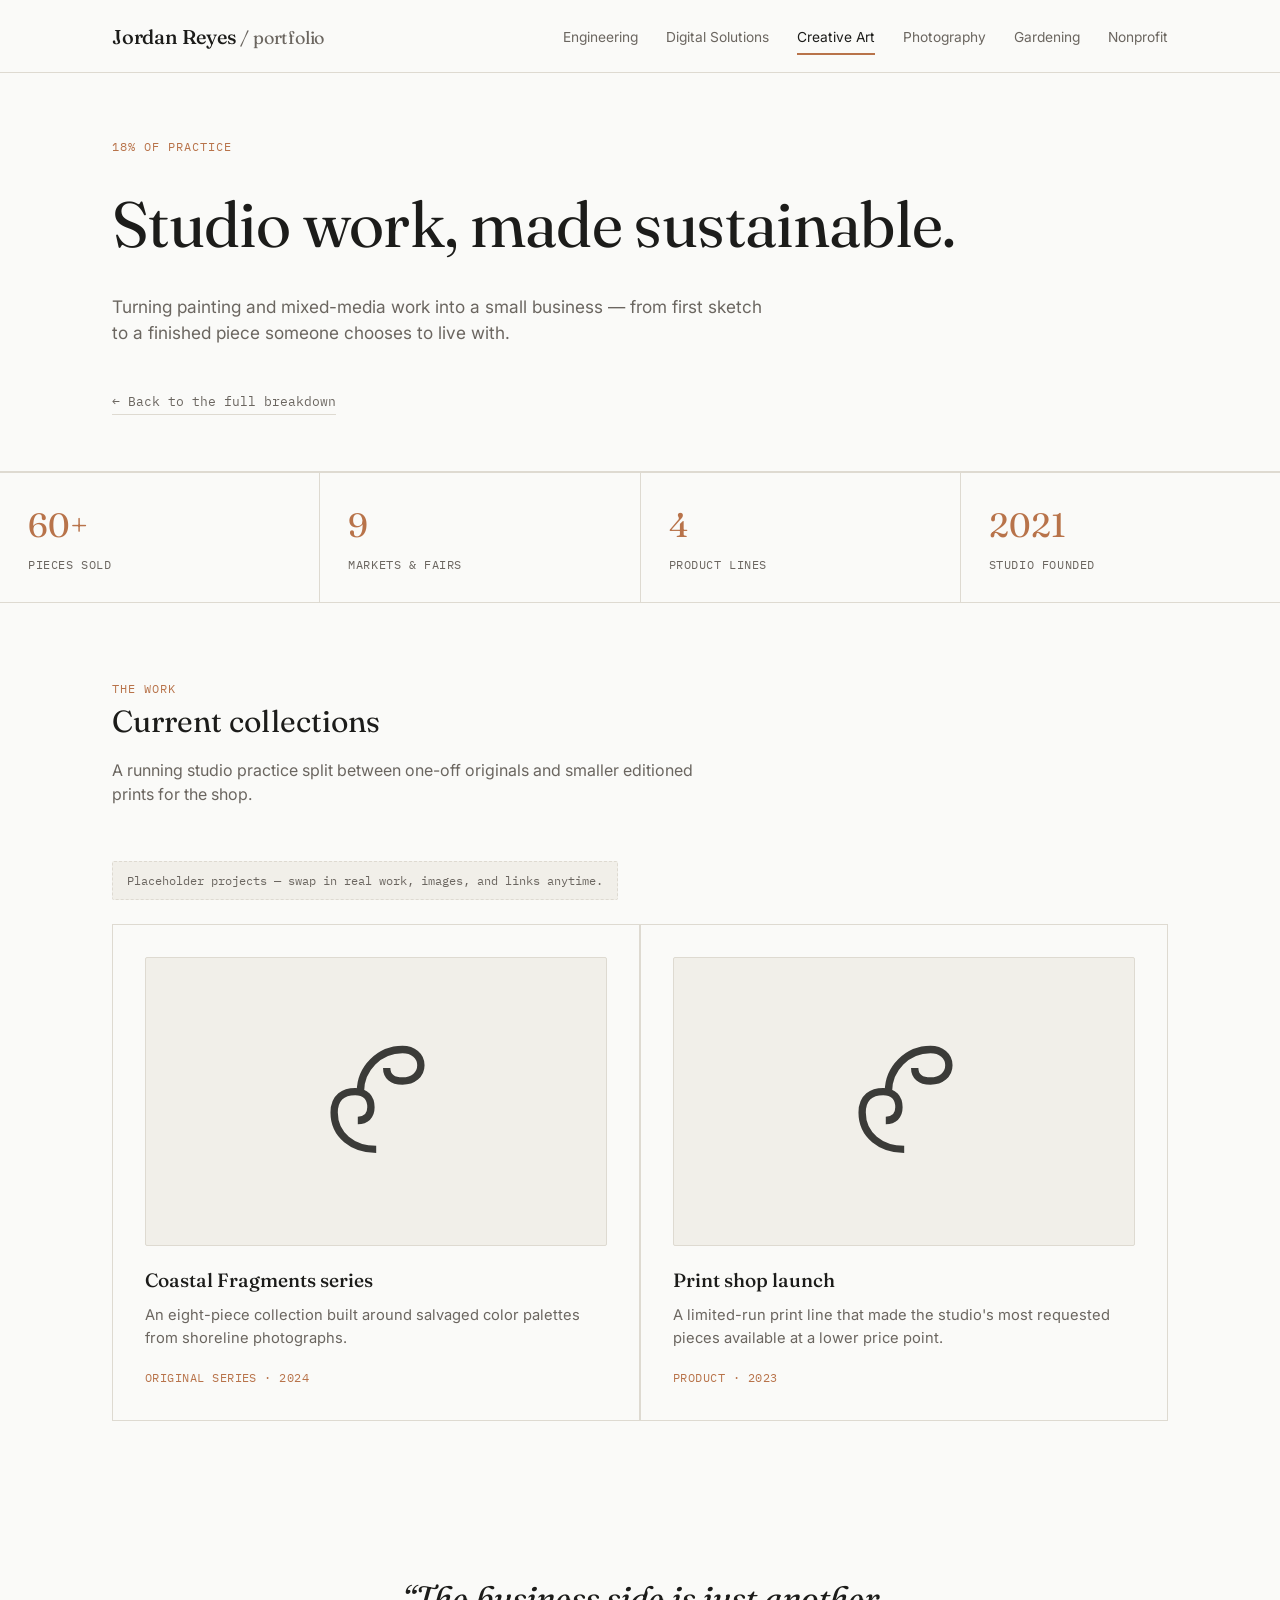
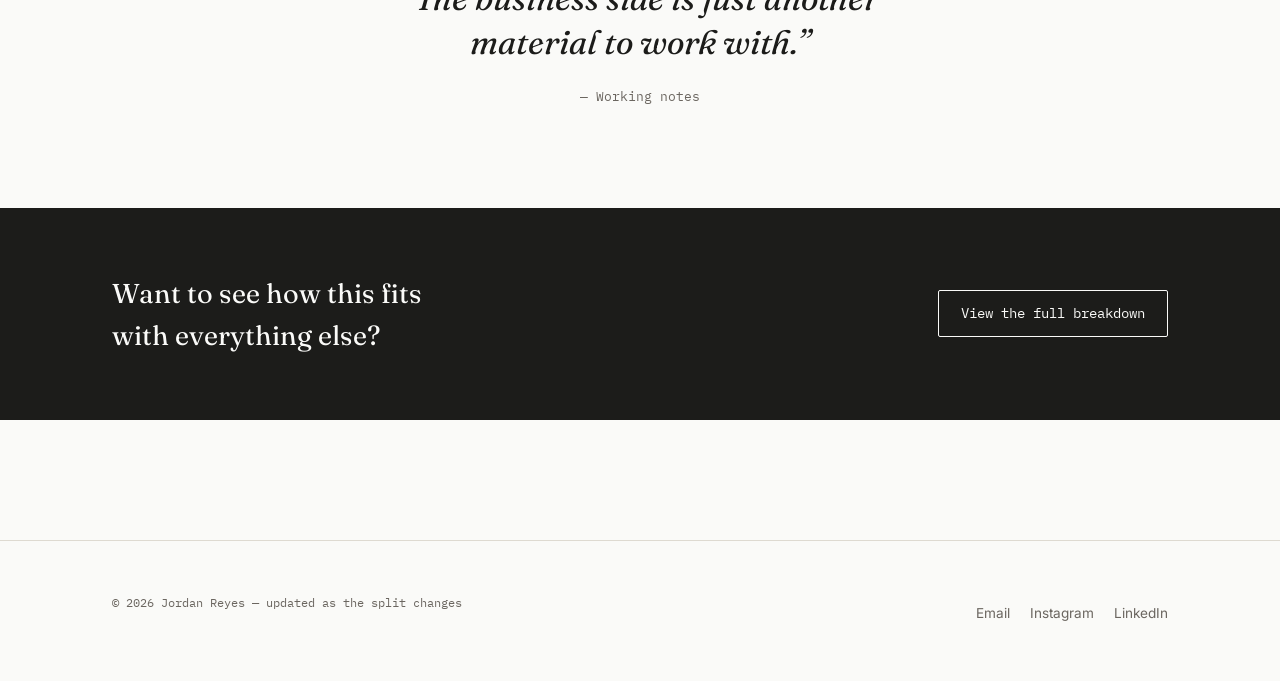
==== creative-art.html @ f3f0fed9 "Add files via upload" ====
<!DOCTYPE html>
<html lang="en">
<head>
<meta charset="UTF-8">
<meta name="viewport" content="width=device-width, initial-scale=1.0">
<title>Creative Art Business — Jordan Reyes</title>
<meta name="description" content="Turning painting and mixed-media work into a small business — from first sketch to a finished piece someone chooses to live with.">
<link rel="stylesheet" href="styles.css">
</head>
<body style="--dot:#B8734A">

<nav class="site-nav">
  <div class="wrap">
    <a href="index.html" class="brand">Jordan Reyes <span>/ portfolio</span></a>
    <button class="nav-toggle" aria-expanded="false">MENU</button>
    <ul class="nav-links">
      <li><a href="engineering.html">Engineering</a></li>
      <li><a href="digital-solutions.html">Digital Solutions</a></li>
      <li><a href="creative-art.html" class="active">Creative Art</a></li>
      <li><a href="photography.html">Photography</a></li>
      <li><a href="gardening.html">Gardening</a></li>
      <li><a href="nonprofit.html">Nonprofit</a></li>
    </ul>
  </div>
</nav>

<header class="cat-hero" style="--dot:#B8734A">
  <div class="wrap">
    <p class="eyebrow">18% of practice</p>
    <h1>Studio work, made sustainable.</h1>
    <p class="lede">Turning painting and mixed-media work into a small business — from first sketch to a finished piece someone chooses to live with.</p>
    <a class="back" href="index.html">← Back to the full breakdown</a>
  </div>
</header>

<section class="stat-row" style="--dot:#B8734A">
  <div class="stat-cell"><span class="num">60+</span><span class="lbl">Pieces sold</span></div>
  <div class="stat-cell"><span class="num">9</span><span class="lbl">Markets & fairs</span></div>
  <div class="stat-cell"><span class="num">4</span><span class="lbl">Product lines</span></div>
  <div class="stat-cell"><span class="num">2021</span><span class="lbl">Studio founded</span></div>
</section>

<section class="section">
  <div class="wrap">
    <div class="section-head" style="--dot:#B8734A">
      <p class="eyebrow">The work</p>
      <h2>Current collections</h2>
      <p>A running studio practice split between one-off originals and smaller editioned prints for the shop.</p>
    </div>
    <p class="placeholder-note">Placeholder projects — swap in real work, images, and links anytime.</p>
    <div class="project-grid">
      <div class="project">
        <div class="frame"><svg viewBox="0 0 24 24" fill="none" stroke="currentColor" stroke-width="1.4"><path d="M12 21c-4.4 0-8-2.7-8-7 0-3 2-4 4-4s3 1.3 3 3-1 2.5-2.5 2.5"/><path d="M9 10c0-4.4 3.6-8 8-8 2 0 3.5 1.2 3.5 3S19 8 17 8s-3-1-3-2.5"/></svg></div>
        <h3>Coastal Fragments series</h3>
        <p>An eight-piece collection built around salvaged color palettes from shoreline photographs.</p>
        <span class="meta">Original series · 2024</span>
      </div>
      <div class="project">
        <div class="frame"><svg viewBox="0 0 24 24" fill="none" stroke="currentColor" stroke-width="1.4"><path d="M12 21c-4.4 0-8-2.7-8-7 0-3 2-4 4-4s3 1.3 3 3-1 2.5-2.5 2.5"/><path d="M9 10c0-4.4 3.6-8 8-8 2 0 3.5 1.2 3.5 3S19 8 17 8s-3-1-3-2.5"/></svg></div>
        <h3>Print shop launch</h3>
        <p>A limited-run print line that made the studio's most requested pieces available at a lower price point.</p>
        <span class="meta">Product · 2023</span>
      </div>
    </div>
  </div>
</section>

<section class="pull-quote">
  <div class="wrap">
    <blockquote>“The business side is just another material to work with.”</blockquote>
    <cite>— Working notes</cite>
  </div>
</section>

<section class="cta-band">
  <div class="wrap">
    <h3>Want to see how this fits with everything else?</h3>
    <a href="index.html">View the full breakdown</a>
  </div>
</section>

<footer class="site-footer">
  <div class="wrap">
    <p class="footer-meta">© 2026 Jordan Reyes — updated as the split changes</p>
    <ul class="footer-links">
      <li><a href="mailto:hello@example.com">Email</a></li>
      <li><a href="#">Instagram</a></li>
      <li><a href="#">LinkedIn</a></li>
    </ul>
  </div>
</footer>

<script src="script.js"></script>
</body>
</html>
---- styles.css ----
@import url('https://fonts.googleapis.com/css2?family=Fraunces:ital,opsz,wght@0,9..144,300;0,9..144,400;0,9..144,500;0,9..144,600;1,9..144,400;1,9..144,500&family=Inter:wght@400;500;600&family=IBM+Plex+Mono:wght@400;500&display=swap');

:root{
  --paper:#FAFAF8;
  --paper-dim:#F1EFE9;
  --ink:#1C1C1A;
  --ink-soft:#6B6660;
  --line:#DEDAD1;

  --c-engineering:#4A6FA5;
  --c-digital:#3E6B6B;
  --c-creative:#B8734A;
  --c-photography:#8B6F8C;
  --c-gardening:#9C8B4E;
  --c-nonprofit:#7A9471;

  --display: 'Fraunces', serif;
  --body: 'Inter', sans-serif;
  --mono: 'IBM Plex Mono', monospace;

  --maxw: 1120px;
}

*{box-sizing:border-box;}
html{scroll-behavior:smooth;}
body{
  margin:0;
  background:var(--paper);
  color:var(--ink);
  font-family:var(--body);
  font-size:16px;
  line-height:1.55;
  -webkit-font-smoothing:antialiased;
}

@media (prefers-reduced-motion: reduce){
  html{scroll-behavior:auto;}
  *{animation-duration:0.001ms !important; transition-duration:0.001ms !important;}
}

a{color:inherit;}
:focus-visible{outline:2px solid var(--ink); outline-offset:3px;}

.wrap{max-width:var(--maxw); margin:0 auto; padding:0 32px;}

/* ---------- Nav ---------- */
.site-nav{
  position:sticky; top:0; z-index:50;
  background:rgba(250,250,248,0.9);
  backdrop-filter:blur(8px);
  border-bottom:1px solid var(--line);
}
.site-nav .wrap{
  display:flex; align-items:center; justify-content:space-between;
  height:72px;
}
.brand{
  font-family:var(--display);
  font-weight:500;
  font-size:1.25rem;
  text-decoration:none;
  letter-spacing:-0.01em;
}
.brand span{color:var(--ink-soft); font-weight:400; font-size:0.9em;}
.nav-links{
  display:flex; gap:28px; list-style:none; margin:0; padding:0;
}
.nav-links a{
  text-decoration:none;
  font-size:0.86rem;
  color:var(--ink-soft);
  position:relative;
  padding-bottom:4px;
  transition:color 0.2s ease;
}
.nav-links a:hover, .nav-links a.active{color:var(--ink);}
.nav-links a.active::after{
  content:'';
  position:absolute; left:0; right:0; bottom:-6px; height:2px;
  background:var(--dot,var(--ink));
}
.nav-toggle{display:none;}

@media (max-width:860px){
  .nav-links{
    position:fixed; inset:72px 0 0 0; background:var(--paper);
    flex-direction:column; padding:24px 32px; gap:20px;
    transform:translateY(-8px); opacity:0; pointer-events:none;
    transition:opacity 0.2s ease, transform 0.2s ease;
  }
  .nav-links.open{opacity:1; pointer-events:auto; transform:translateY(0);}
  .nav-links a{font-size:1.1rem;}
  .nav-toggle{
    display:block; background:none; border:none; cursor:pointer;
    font-family:var(--mono); font-size:0.8rem; letter-spacing:0.05em;
  }
}

/* ---------- Footer ---------- */
.site-footer{
  border-top:1px solid var(--line);
  padding:40px 0 56px;
  margin-top:120px;
}
.site-footer .wrap{
  display:flex; justify-content:space-between; align-items:flex-end; flex-wrap:wrap; gap:16px;
}
.footer-meta{font-family:var(--mono); font-size:0.78rem; color:var(--ink-soft);}
.footer-links{display:flex; gap:20px; list-style:none; margin:0; padding:0;}
.footer-links a{text-decoration:none; font-size:0.85rem; color:var(--ink-soft);}
.footer-links a:hover{color:var(--ink);}

/* ---------- Hero (home) ---------- */
.hero{
  padding:72px 0 40px;
}
.eyebrow{
  font-family:var(--mono); font-size:0.78rem; letter-spacing:0.08em;
  text-transform:uppercase; color:var(--ink-soft); margin:0 0 18px;
}
.hero h1{
  font-family:var(--display);
  font-weight:400;
  font-size:clamp(2.2rem, 4.4vw, 3.6rem);
  line-height:1.08;
  letter-spacing:-0.01em;
  margin:0 0 22px;
  max-width:14ch;
}
.hero h1 em{font-style:italic; font-weight:500;}
.hero-lede{
  max-width:52ch; color:var(--ink-soft); font-size:1.05rem; margin:0 0 8px;
}

/* ---------- Chart section ---------- */
.chart-section{
  padding:24px 0 80px;
}
.chart-grid{
  display:grid;
  grid-template-columns: minmax(280px, 420px) 1fr;
  gap:56px;
  align-items:flex-start;
}
@media (max-width:860px){
  .chart-grid{grid-template-columns:1fr; gap:32px;}
}

.chart-holder{
  position:relative;
  display:flex; align-items:center; justify-content:center;
}
.chart-holder svg{width:100%; height:auto; max-width:420px;}

.pie-slice{
  cursor:pointer;
  transition:transform 0.35s cubic-bezier(.22,1,.36,1), filter 0.2s ease, opacity 0.2s ease;
  transform-box:fill-box;
}
.pie-slice:hover{filter:brightness(1.06);}
.pie-slice.dimmed{opacity:0.35;}
.pie-slice:focus-visible{outline:2px solid var(--ink); outline-offset:2px;}

.chart-center{
  font-family:var(--mono);
  pointer-events:none;
}
.chart-center .pct{font-family:var(--display); font-size:2.6rem; fill:var(--ink);}
.chart-center .lbl{font-size:0.72rem; letter-spacing:0.06em; fill:var(--ink-soft); text-transform:uppercase;}

.legend{
  display:flex; flex-wrap:wrap; gap:10px 18px; margin-top:28px;
  justify-content:center;
}
.legend button{
  display:flex; align-items:center; gap:8px;
  background:none; border:none; cursor:pointer; padding:4px 0;
  font-family:var(--mono); font-size:0.76rem; color:var(--ink-soft);
  letter-spacing:0.02em;
}
.legend button.active{color:var(--ink);}
.legend .dot{width:9px; height:9px; border-radius:50%; flex-shrink:0;}

.detail-panel{
  border-left:1px solid var(--line);
  padding-left:44px;
  min-height:380px;
}
@media (max-width:860px){
  .detail-panel{border-left:none; padding-left:0; border-top:1px solid var(--line); padding-top:32px;}
}
.detail-eyebrow{
  font-family:var(--mono); font-size:0.76rem; letter-spacing:0.06em;
  color:var(--dot, var(--ink-soft)); text-transform:uppercase; margin:0 0 14px;
  display:flex; align-items:center; gap:8px;
}
.detail-eyebrow .dot{width:8px; height:8px; border-radius:50%; background:var(--dot);}
.detail-panel h2{
  font-family:var(--display); font-weight:500; font-size:2rem; margin:0 0 4px;
  letter-spacing:-0.01em;
}
.detail-percent{
  font-family:var(--mono); color:var(--ink-soft); font-size:0.85rem; margin:0 0 20px;
}
.detail-copy{max-width:58ch; color:var(--ink-soft); margin:0 0 22px;}
.detail-facts{
  list-style:none; margin:0 0 26px; padding:0;
  display:grid; grid-template-columns:1fr 1fr; gap:14px 24px;
}
.detail-facts li{border-top:1px solid var(--line); padding-top:8px;}
.detail-facts .fact-num{font-family:var(--display); font-size:1.3rem; display:block;}
.detail-facts .fact-lbl{font-family:var(--mono); font-size:0.72rem; color:var(--ink-soft); text-transform:uppercase; letter-spacing:0.05em;}
.detail-cta{
  display:inline-flex; align-items:center; gap:8px;
  text-decoration:none; font-family:var(--mono); font-size:0.82rem;
  color:var(--ink); border-bottom:1px solid var(--ink); padding-bottom:3px;
}
.detail-cta:hover{gap:12px;}
.detail-cta svg{width:14px; height:14px;}

/* ---------- Practice strip (home, below chart) ---------- */
.strip{padding:0 0 100px;}
.strip-head{display:flex; justify-content:space-between; align-items:flex-end; margin-bottom:32px; gap:16px; flex-wrap:wrap;}
.strip-head h3{font-family:var(--display); font-weight:400; font-size:1.5rem; margin:0;}
.strip-head p{margin:0; color:var(--ink-soft); font-size:0.9rem; max-width:40ch;}
.card-row{
  display:grid; grid-template-columns:repeat(3, 1fr); gap:1px;
  background:var(--line); border:1px solid var(--line);
}
@media (max-width:860px){.card-row{grid-template-columns:1fr 1fr;}}
@media (max-width:560px){.card-row{grid-template-columns:1fr;}}
.p-card{
  background:var(--paper); padding:28px 26px; text-decoration:none; color:var(--ink);
  display:flex; flex-direction:column; gap:34px; min-height:190px;
  transition:background 0.2s ease;
}
.p-card:hover{background:var(--paper-dim);}
.p-card .tag{
  font-family:var(--mono); font-size:0.72rem; text-transform:uppercase; letter-spacing:0.05em;
  color:var(--dot);
  display:flex; align-items:center; gap:7px;
}
.p-card .tag .dot{width:7px; height:7px; border-radius:50%; background:var(--dot);}
.p-card h4{font-family:var(--display); font-weight:500; font-size:1.25rem; margin:0;}
.p-card .arrow{margin-top:auto; font-size:1.1rem;}

/* ---------- Category page header ---------- */
.cat-hero{
  padding:64px 0 56px;
  border-bottom:1px solid var(--line);
}
.cat-hero .eyebrow{color:var(--dot);}
.cat-hero h1{
  font-family:var(--display); font-weight:400;
  font-size:clamp(2.4rem, 5vw, 4rem); margin:0 0 20px; letter-spacing:-0.01em;
}
.cat-hero .lede{max-width:60ch; color:var(--ink-soft); font-size:1.08rem;}
.cat-hero .back{
  display:inline-block; margin-top:28px; text-decoration:none;
  font-family:var(--mono); font-size:0.8rem; color:var(--ink-soft);
  border-bottom:1px solid var(--line); padding-bottom:2px;
}
.cat-hero .back:hover{color:var(--ink); border-color:var(--ink);}

.stat-row{
  display:grid; grid-template-columns:repeat(4,1fr); gap:1px;
  background:var(--line); border-top:1px solid var(--line); border-bottom:1px solid var(--line);
}
@media (max-width:700px){.stat-row{grid-template-columns:1fr 1fr;}}
.stat-cell{background:var(--paper); padding:26px 28px;}
.stat-cell .num{font-family:var(--display); font-size:2.1rem; display:block; color:var(--dot);}
.stat-cell .lbl{font-family:var(--mono); font-size:0.72rem; text-transform:uppercase; letter-spacing:0.05em; color:var(--ink-soft);}

.section{padding:76px 0;}
.section-head{max-width:62ch; margin-bottom:42px;}
.section-head .eyebrow{color:var(--dot);}
.section-head h2{font-family:var(--display); font-weight:400; font-size:1.9rem; margin:0 0 12px;}
.section-head p{color:var(--ink-soft); margin:0;}

.project-grid{
  display:grid; grid-template-columns:repeat(2, 1fr); gap:2px;
  background:var(--line); border:1px solid var(--line);
}
@media (max-width:700px){.project-grid{grid-template-columns:1fr;}}
.project{background:var(--paper); padding:32px;}
.project .frame{
  aspect-ratio:16/10; border-radius:2px; margin-bottom:20px;
  display:flex; align-items:center; justify-content:center;
  background:var(--paper-dim);
  border:1px solid var(--line);
}
.project .frame svg{width:44%; height:44%; opacity:0.85;}
.project h3{font-family:var(--display); font-weight:500; font-size:1.2rem; margin:0 0 8px;}
.project p{color:var(--ink-soft); font-size:0.92rem; margin:0 0 14px;}
.project .meta{font-family:var(--mono); font-size:0.72rem; color:var(--dot); text-transform:uppercase; letter-spacing:0.04em;}

.pull-quote{
  padding:80px 0; text-align:center;
}
.pull-quote blockquote{
  font-family:var(--display); font-style:italic; font-weight:400;
  font-size:clamp(1.4rem, 3vw, 2.1rem); max-width:26ch; margin:0 auto 18px;
  line-height:1.3;
}
.pull-quote cite{font-family:var(--mono); font-size:0.8rem; color:var(--ink-soft); font-style:normal;}

.cta-band{
  background:var(--ink); color:var(--paper);
  padding:64px 0; margin-top:20px;
}
.cta-band .wrap{display:flex; justify-content:space-between; align-items:center; flex-wrap:wrap; gap:20px;}
.cta-band h3{font-family:var(--display); font-weight:400; font-size:1.7rem; margin:0; max-width:20ch;}
.cta-band a{
  text-decoration:none; font-family:var(--mono); font-size:0.85rem;
  border:1px solid var(--paper); padding:12px 22px; border-radius:2px;
  white-space:nowrap;
}
.cta-band a:hover{background:var(--paper); color:var(--ink);}

.placeholder-note{
  font-family:var(--mono); font-size:0.72rem; color:var(--ink-soft);
  background:var(--paper-dim); border:1px dashed var(--line);
  padding:10px 14px; border-radius:2px; display:inline-block; margin-bottom:24px;
}
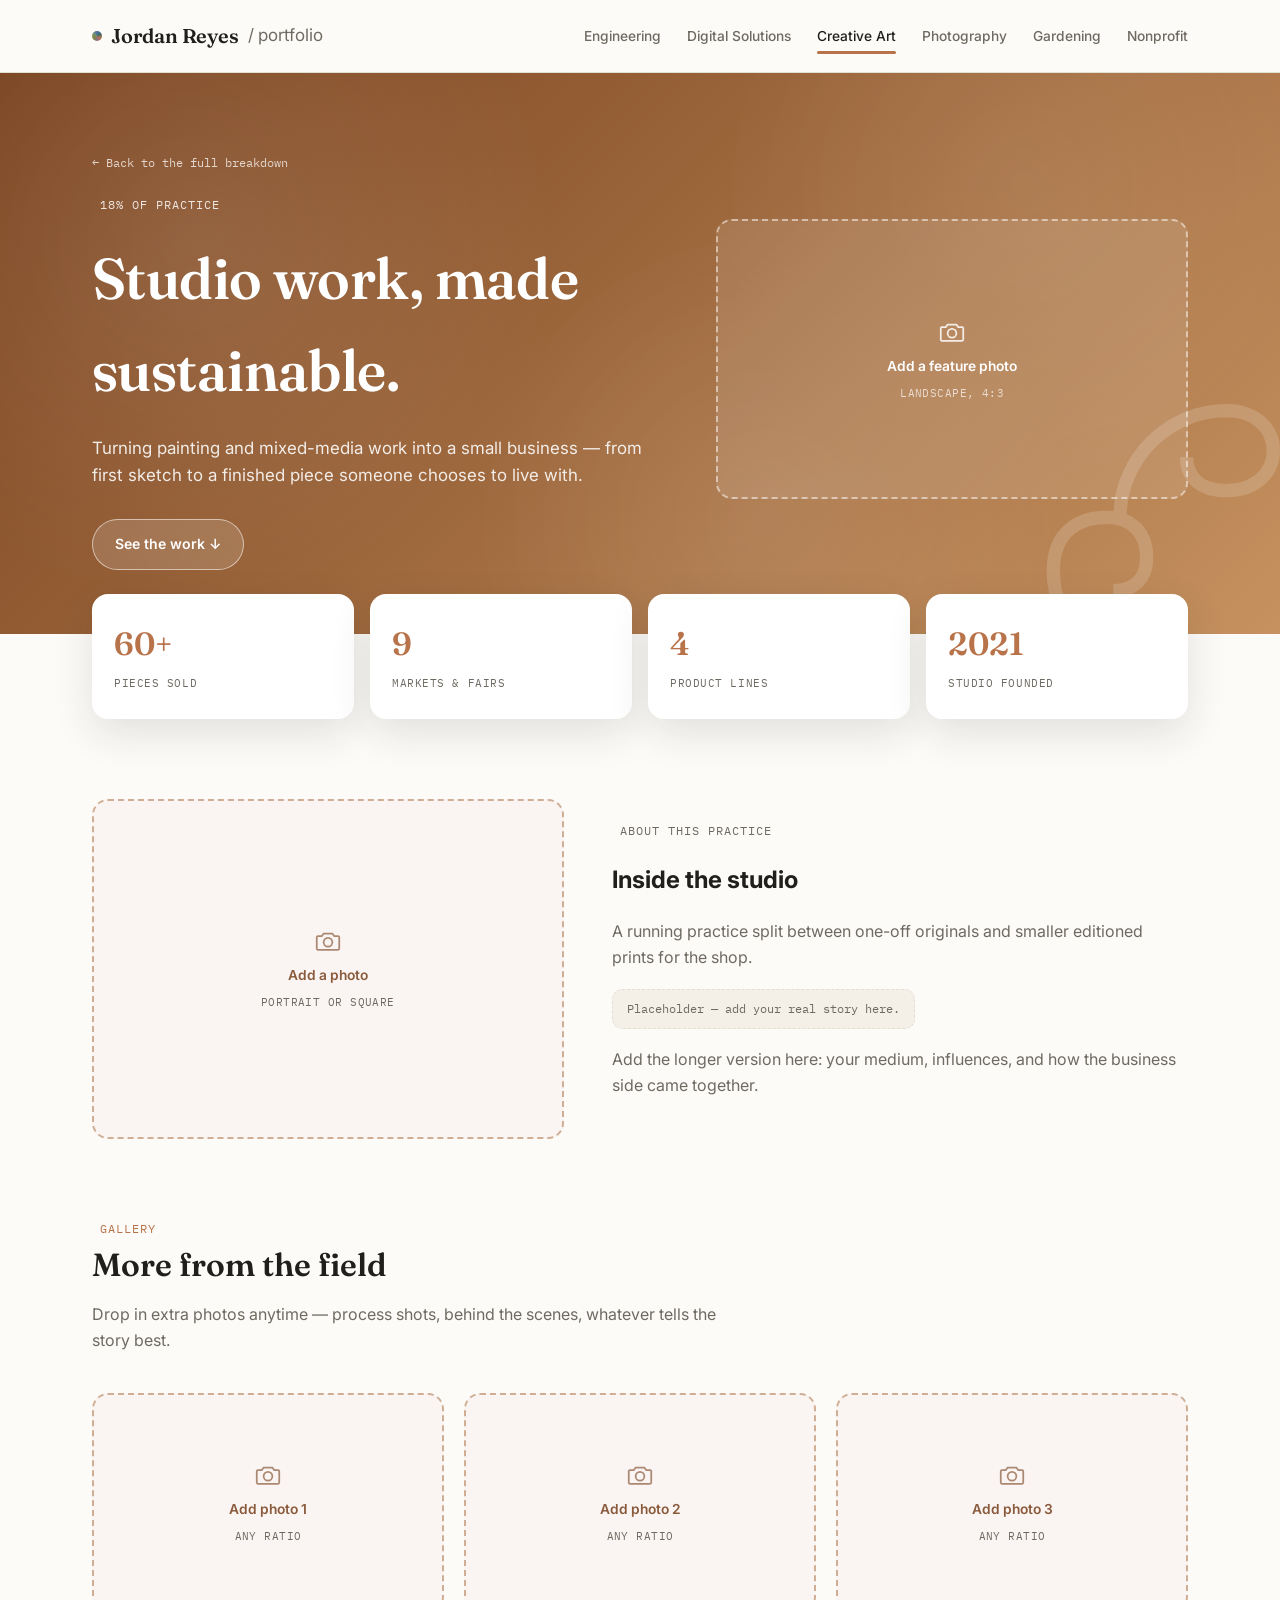
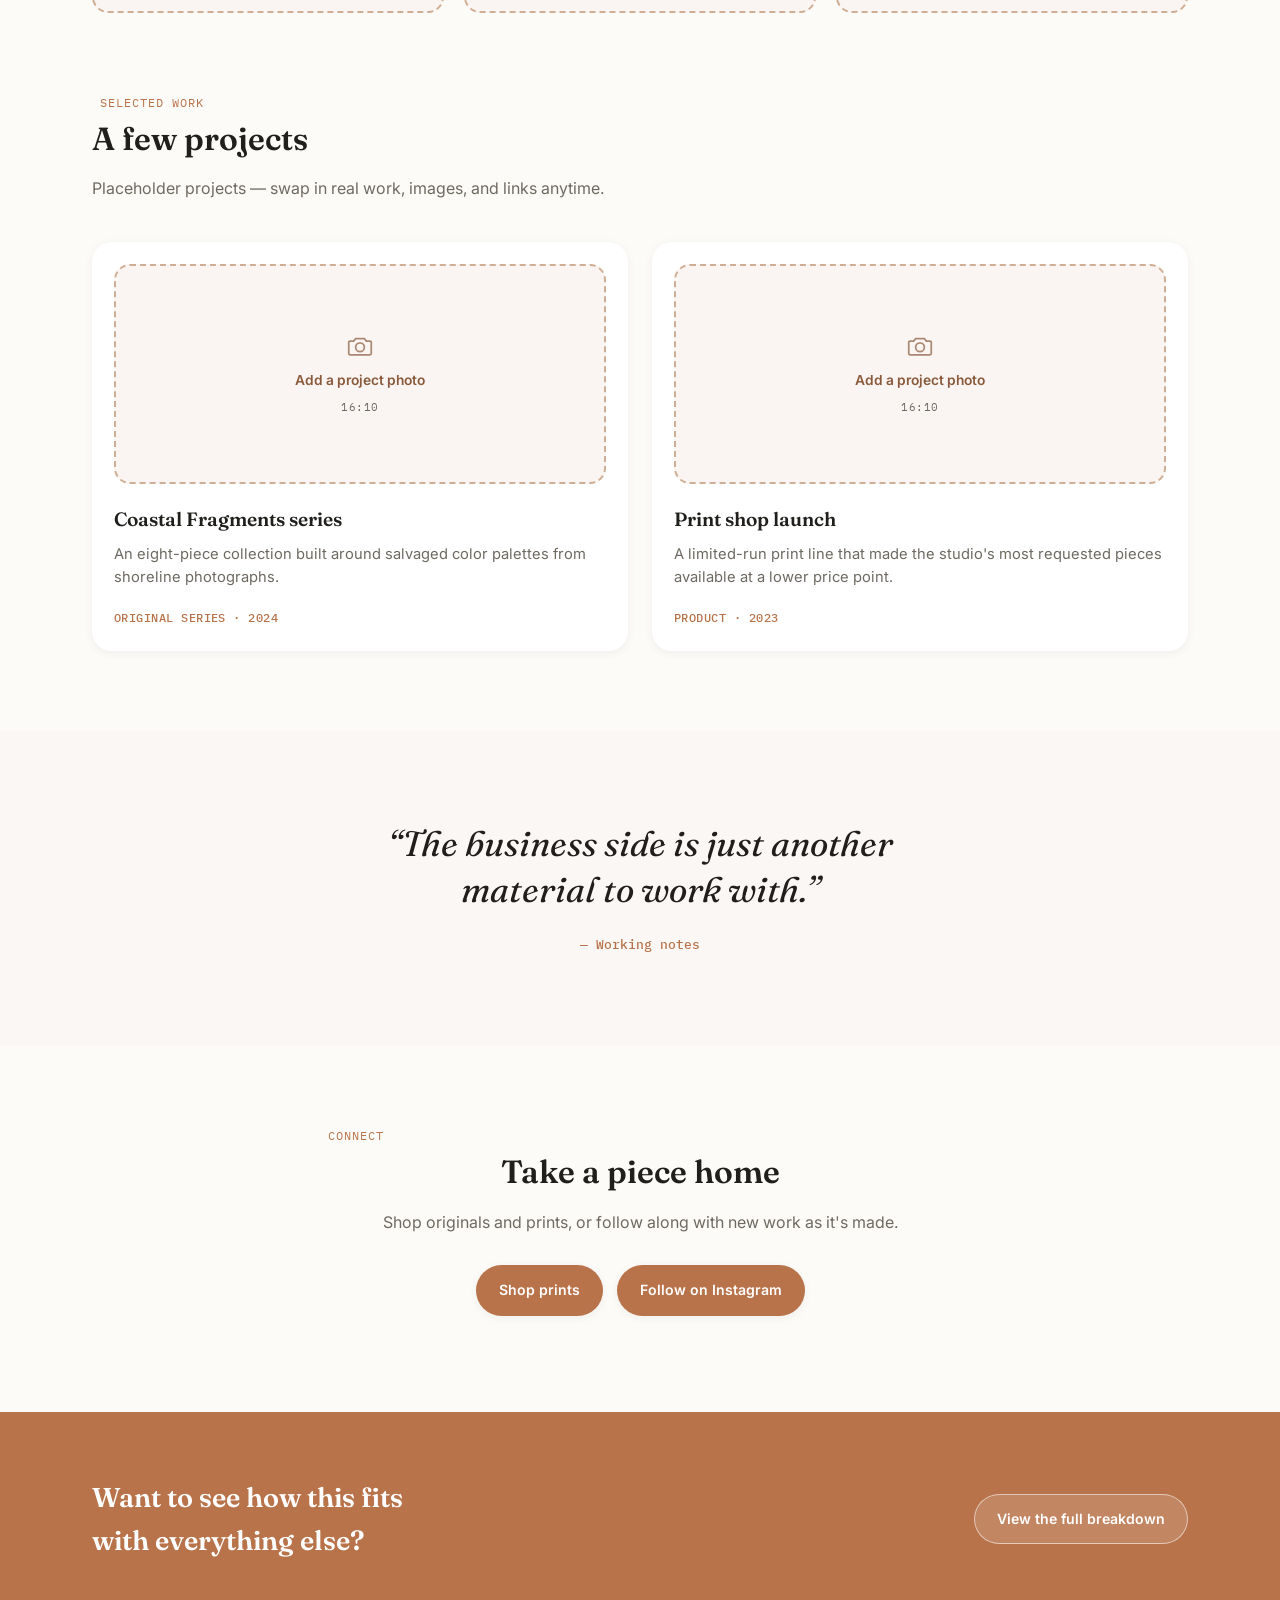
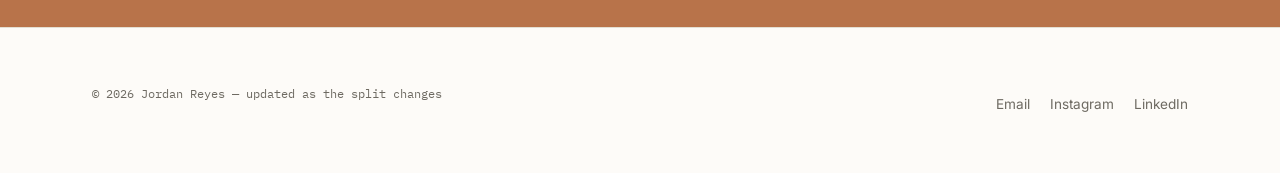
==== commit 01907ddd: "Add files via upload" ====
--- a/creative-art.html
+++ b/creative-art.html
@@ -11,7 +11,7 @@
 
 <nav class="site-nav">
   <div class="wrap">
-    <a href="index.html" class="brand">Jordan Reyes <span>/ portfolio</span></a>
+    <a href="index.html" class="brand"><span class="brand-dot"></span>Jordan Reyes <span>/ portfolio</span></a>
     <button class="nav-toggle" aria-expanded="false">MENU</button>
     <ul class="nav-links">
       <li><a href="engineering.html">Engineering</a></li>
@@ -24,39 +24,106 @@
   </div>
 </nav>
 
-<header class="cat-hero" style="--dot:#B8734A">
+<header class="cat-banner banner-creative-art">
+  <div class="banner-pattern"></div>
+  <div class="watermark"><svg viewBox="0 0 24 24" fill="none" stroke="currentColor" stroke-width="1"><path d="M12 21c-4.4 0-8-2.7-8-7 0-3 2-4 4-4s3 1.3 3 3-1 2.5-2.5 2.5"/><path d="M9 10c0-4.4 3.6-8 8-8 2 0 3.5 1.2 3.5 3S19 8 17 8s-3-1-3-2.5"/></svg></div>
   <div class="wrap">
-    <p class="eyebrow">18% of practice</p>
-    <h1>Studio work, made sustainable.</h1>
-    <p class="lede">Turning painting and mixed-media work into a small business — from first sketch to a finished piece someone chooses to live with.</p>
-    <a class="back" href="index.html">← Back to the full breakdown</a>
+    <div>
+      <a class="back" href="index.html">← Back to the full breakdown</a>
+      <p class="eyebrow"><span class="dot"></span>18% of practice</p>
+      <h1>Studio work, made sustainable.</h1>
+      <p class="lede">Turning painting and mixed-media work into a small business — from first sketch to a finished piece someone chooses to live with.</p>
+      <div class="btn-row">
+        <a class="btn btn-on-dark" href="#gallery">See the work ↓</a>
+      </div>
+    </div>
+    <div class="photo-slot ">
+          <svg viewBox="0 0 24 24" fill="none" stroke="currentColor" stroke-width="1.4"><path d="M4 8h3l1.5-2h7L17 8h3a1 1 0 0 1 1 1v9a1 1 0 0 1-1 1H4a1 1 0 0 1-1-1V9a1 1 0 0 1 1-1Z"/><circle cx="12" cy="13" r="3.5"/></svg>
+          <span class="ps-label">Add a feature photo</span>
+          <span class="ps-note">Landscape, 4:3</span>
+        </div>
   </div>
 </header>
 
-<section class="stat-row" style="--dot:#B8734A">
-  <div class="stat-cell"><span class="num">60+</span><span class="lbl">Pieces sold</span></div>
-  <div class="stat-cell"><span class="num">9</span><span class="lbl">Markets & fairs</span></div>
-  <div class="stat-cell"><span class="num">4</span><span class="lbl">Product lines</span></div>
-  <div class="stat-cell"><span class="num">2021</span><span class="lbl">Studio founded</span></div>
-</section>
+<div class="wrap">
+  <div class="stat-row">
+    <div class="stat-cell"><span class="num">60+</span><span class="lbl">Pieces sold</span></div>
+    <div class="stat-cell"><span class="num">9</span><span class="lbl">Markets & fairs</span></div>
+    <div class="stat-cell"><span class="num">4</span><span class="lbl">Product lines</span></div>
+    <div class="stat-cell"><span class="num">2021</span><span class="lbl">Studio founded</span></div>
+  </div>
+</div>
 
 <section class="section">
   <div class="wrap">
-    <div class="section-head" style="--dot:#B8734A">
-      <p class="eyebrow">The work</p>
-      <h2>Current collections</h2>
-      <p>A running studio practice split between one-off originals and smaller editioned prints for the shop.</p>
+    <div class="about-grid">
+      <div class="photo-slot tall">
+          <svg viewBox="0 0 24 24" fill="none" stroke="currentColor" stroke-width="1.4"><path d="M4 8h3l1.5-2h7L17 8h3a1 1 0 0 1 1 1v9a1 1 0 0 1-1 1H4a1 1 0 0 1-1-1V9a1 1 0 0 1 1-1Z"/><circle cx="12" cy="13" r="3.5"/></svg>
+          <span class="ps-label">Add a photo</span>
+          <span class="ps-note">Portrait or square</span>
+        </div>
+      <div>
+        <p class="eyebrow"><span class="dot"></span>About this practice</p>
+        <h2>Inside the studio</h2>
+        <p>A running practice split between one-off originals and smaller editioned prints for the shop.</p>
+        <p class="placeholder-note">Placeholder — add your real story here.</p>
+        <p>Add the longer version here: your medium, influences, and how the business side came together.</p>
+      </div>
     </div>
-    <p class="placeholder-note">Placeholder projects — swap in real work, images, and links anytime.</p>
+  </div>
+</section>
+
+<section class="section" id="gallery" style="padding-top:0">
+  <div class="wrap">
+    <div class="section-head">
+      <p class="eyebrow"><span class="dot"></span>Gallery</p>
+      <h2>More from the field</h2>
+      <p>Drop in extra photos anytime — process shots, behind the scenes, whatever tells the story best.</p>
+    </div>
+    <div class="gallery-grid">
+      <div class="photo-slot ">
+          <svg viewBox="0 0 24 24" fill="none" stroke="currentColor" stroke-width="1.4"><path d="M4 8h3l1.5-2h7L17 8h3a1 1 0 0 1 1 1v9a1 1 0 0 1-1 1H4a1 1 0 0 1-1-1V9a1 1 0 0 1 1-1Z"/><circle cx="12" cy="13" r="3.5"/></svg>
+          <span class="ps-label">Add photo 1</span>
+          <span class="ps-note">Any ratio</span>
+        </div>
+      <div class="photo-slot ">
+          <svg viewBox="0 0 24 24" fill="none" stroke="currentColor" stroke-width="1.4"><path d="M4 8h3l1.5-2h7L17 8h3a1 1 0 0 1 1 1v9a1 1 0 0 1-1 1H4a1 1 0 0 1-1-1V9a1 1 0 0 1 1-1Z"/><circle cx="12" cy="13" r="3.5"/></svg>
+          <span class="ps-label">Add photo 2</span>
+          <span class="ps-note">Any ratio</span>
+        </div>
+      <div class="photo-slot ">
+          <svg viewBox="0 0 24 24" fill="none" stroke="currentColor" stroke-width="1.4"><path d="M4 8h3l1.5-2h7L17 8h3a1 1 0 0 1 1 1v9a1 1 0 0 1-1 1H4a1 1 0 0 1-1-1V9a1 1 0 0 1 1-1Z"/><circle cx="12" cy="13" r="3.5"/></svg>
+          <span class="ps-label">Add photo 3</span>
+          <span class="ps-note">Any ratio</span>
+        </div>
+    </div>
+  </div>
+</section>
+
+<section class="section" style="padding-top:0">
+  <div class="wrap">
+    <div class="section-head">
+      <p class="eyebrow"><span class="dot"></span>Selected work</p>
+      <h2>A few projects</h2>
+      <p>Placeholder projects — swap in real work, images, and links anytime.</p>
+    </div>
     <div class="project-grid">
       <div class="project">
-        <div class="frame"><svg viewBox="0 0 24 24" fill="none" stroke="currentColor" stroke-width="1.4"><path d="M12 21c-4.4 0-8-2.7-8-7 0-3 2-4 4-4s3 1.3 3 3-1 2.5-2.5 2.5"/><path d="M9 10c0-4.4 3.6-8 8-8 2 0 3.5 1.2 3.5 3S19 8 17 8s-3-1-3-2.5"/></svg></div>
+        <div class="photo-slot ">
+          <svg viewBox="0 0 24 24" fill="none" stroke="currentColor" stroke-width="1.4"><path d="M4 8h3l1.5-2h7L17 8h3a1 1 0 0 1 1 1v9a1 1 0 0 1-1 1H4a1 1 0 0 1-1-1V9a1 1 0 0 1 1-1Z"/><circle cx="12" cy="13" r="3.5"/></svg>
+          <span class="ps-label">Add a project photo</span>
+          <span class="ps-note">16:10</span>
+        </div>
         <h3>Coastal Fragments series</h3>
         <p>An eight-piece collection built around salvaged color palettes from shoreline photographs.</p>
         <span class="meta">Original series · 2024</span>
       </div>
       <div class="project">
-        <div class="frame"><svg viewBox="0 0 24 24" fill="none" stroke="currentColor" stroke-width="1.4"><path d="M12 21c-4.4 0-8-2.7-8-7 0-3 2-4 4-4s3 1.3 3 3-1 2.5-2.5 2.5"/><path d="M9 10c0-4.4 3.6-8 8-8 2 0 3.5 1.2 3.5 3S19 8 17 8s-3-1-3-2.5"/></svg></div>
+        <div class="photo-slot ">
+          <svg viewBox="0 0 24 24" fill="none" stroke="currentColor" stroke-width="1.4"><path d="M4 8h3l1.5-2h7L17 8h3a1 1 0 0 1 1 1v9a1 1 0 0 1-1 1H4a1 1 0 0 1-1-1V9a1 1 0 0 1 1-1Z"/><circle cx="12" cy="13" r="3.5"/></svg>
+          <span class="ps-label">Add a project photo</span>
+          <span class="ps-note">16:10</span>
+        </div>
         <h3>Print shop launch</h3>
         <p>A limited-run print line that made the studio's most requested pieces available at a lower price point.</p>
         <span class="meta">Product · 2023</span>
@@ -72,10 +139,24 @@
   </div>
 </section>
 
-<section class="cta-band">
+<section class="connect-section">
+  <div class="wrap">
+    <div class="section-head">
+      <p class="eyebrow"><span class="dot"></span>Connect</p>
+      <h2>Take a piece home</h2>
+      <p>Shop originals and prints, or follow along with new work as it's made.</p>
+    </div>
+    <div class="btn-row">
+      <a class="btn btn-primary" href="#">Shop prints</a>
+      <a class="btn btn-primary" href="#">Follow on Instagram</a>
+    </div>
+  </div>
+</section>
+
+<section class="cta-band" style="background:#B8734A">
   <div class="wrap">
     <h3>Want to see how this fits with everything else?</h3>
-    <a href="index.html">View the full breakdown</a>
+    <a class="btn btn-on-dark" href="index.html">View the full breakdown</a>
   </div>
 </section>
 
--- a/styles.css
+++ b/styles.css
@@ -1,24 +1,29 @@
-@import url('https://fonts.googleapis.com/css2?family=Fraunces:ital,opsz,wght@0,9..144,300;0,9..144,400;0,9..144,500;0,9..144,600;1,9..144,400;1,9..144,500&family=Inter:wght@400;500;600&family=IBM+Plex+Mono:wght@400;500&display=swap');
+@import url('https://fonts.googleapis.com/css2?family=Fraunces:ital,opsz,wght@0,9..144,300;0,9..144,400;0,9..144,500;0,9..144,600;0,9..144,700;1,9..144,400;1,9..144,500&family=Inter:wght@400;500;600;700&family=IBM+Plex+Mono:wght@400;500&display=swap');
 
 :root{
-  --paper:#FAFAF8;
-  --paper-dim:#F1EFE9;
-  --ink:#1C1C1A;
-  --ink-soft:#6B6660;
-  --line:#DEDAD1;
+  --paper:#FDFBF8;
+  --paper-dim:#F4F0E8;
+  --ink:#201F1C;
+  --ink-soft:#6E6A62;
+  --line:#E4DFD3;
 
   --c-engineering:#4A6FA5;
   --c-digital:#3E6B6B;
   --c-creative:#B8734A;
   --c-photography:#8B6F8C;
-  --c-gardening:#9C8B4E;
+  --c-gardening:#7C8A3E;
   --c-nonprofit:#7A9471;
 
   --display: 'Fraunces', serif;
   --body: 'Inter', sans-serif;
   --mono: 'IBM Plex Mono', monospace;
 
-  --maxw: 1120px;
+  --maxw: 1160px;
+  --radius: 16px;
+  --radius-sm: 10px;
+  --shadow-sm: 0 2px 10px rgba(32,31,28,0.06);
+  --shadow-md: 0 14px 40px rgba(32,31,28,0.12);
+  --dot: var(--ink);
 }
 
 *{box-sizing:border-box;}
@@ -29,7 +34,7 @@
   color:var(--ink);
   font-family:var(--body);
   font-size:16px;
-  line-height:1.55;
+  line-height:1.6;
   -webkit-font-smoothing:antialiased;
 }
 
@@ -39,6 +44,7 @@
 }
 
 a{color:inherit;}
+img{max-width:100%; display:block;}
 :focus-visible{outline:2px solid var(--ink); outline-offset:3px;}
 
 .wrap{max-width:var(--maxw); margin:0 auto; padding:0 32px;}
@@ -46,8 +52,8 @@
 /* ---------- Nav ---------- */
 .site-nav{
   position:sticky; top:0; z-index:50;
-  background:rgba(250,250,248,0.9);
-  backdrop-filter:blur(8px);
+  background:rgba(253,251,248,0.88);
+  backdrop-filter:blur(10px);
   border-bottom:1px solid var(--line);
 }
 .site-nav .wrap{
@@ -56,18 +62,25 @@
 }
 .brand{
   font-family:var(--display);
-  font-weight:500;
+  font-weight:600;
   font-size:1.25rem;
   text-decoration:none;
   letter-spacing:-0.01em;
-}
-.brand span{color:var(--ink-soft); font-weight:400; font-size:0.9em;}
+  display:flex; align-items:center; gap:9px;
+}
+.brand .brand-dot{
+  width:10px; height:10px; border-radius:50%;
+  background:conic-gradient(from 0deg, var(--c-engineering), var(--c-digital), var(--c-creative), var(--c-photography), var(--c-gardening), var(--c-nonprofit), var(--c-engineering));
+  flex-shrink:0;
+}
+.brand span{color:var(--ink-soft); font-weight:400; font-size:0.85em; font-family:var(--body);}
 .nav-links{
-  display:flex; gap:28px; list-style:none; margin:0; padding:0;
+  display:flex; gap:26px; list-style:none; margin:0; padding:0;
 }
 .nav-links a{
   text-decoration:none;
   font-size:0.86rem;
+  font-weight:500;
   color:var(--ink-soft);
   position:relative;
   padding-bottom:4px;
@@ -76,31 +89,56 @@
 .nav-links a:hover, .nav-links a.active{color:var(--ink);}
 .nav-links a.active::after{
   content:'';
-  position:absolute; left:0; right:0; bottom:-6px; height:2px;
-  background:var(--dot,var(--ink));
+  position:absolute; left:0; right:0; bottom:-6px; height:3px; border-radius:3px;
+  background:var(--dot);
 }
 .nav-toggle{display:none;}
 
-@media (max-width:860px){
+@media (max-width:900px){
   .nav-links{
     position:fixed; inset:72px 0 0 0; background:var(--paper);
-    flex-direction:column; padding:24px 32px; gap:20px;
+    flex-direction:column; padding:24px 32px; gap:22px;
     transform:translateY(-8px); opacity:0; pointer-events:none;
     transition:opacity 0.2s ease, transform 0.2s ease;
   }
   .nav-links.open{opacity:1; pointer-events:auto; transform:translateY(0);}
-  .nav-links a{font-size:1.1rem;}
+  .nav-links a{font-size:1.15rem;}
   .nav-toggle{
     display:block; background:none; border:none; cursor:pointer;
     font-family:var(--mono); font-size:0.8rem; letter-spacing:0.05em;
   }
 }
 
+/* ---------- Buttons ---------- */
+.btn{
+  display:inline-flex; align-items:center; gap:8px;
+  text-decoration:none; font-family:var(--body); font-weight:600; font-size:0.88rem;
+  padding:13px 22px; border-radius:100px; border:1.5px solid transparent;
+  transition:transform 0.18s ease, box-shadow 0.18s ease, background 0.18s ease, color 0.18s ease;
+  cursor:pointer;
+}
+.btn svg{width:15px; height:15px; flex-shrink:0;}
+.btn:hover{transform:translateY(-2px);}
+.btn-primary{
+  background:var(--dot); color:#fff; box-shadow:var(--shadow-sm);
+}
+.btn-primary:hover{box-shadow:var(--shadow-md);}
+.btn-ghost{
+  background:transparent; color:var(--ink); border-color:var(--line);
+}
+.btn-ghost:hover{border-color:var(--ink);}
+.btn-on-dark{
+  background:rgba(255,255,255,0.14); color:#fff; border-color:rgba(255,255,255,0.55);
+  backdrop-filter:blur(6px);
+}
+.btn-on-dark:hover{background:#fff; color:var(--ink);}
+.btn-row{display:flex; flex-wrap:wrap; gap:14px;}
+
 /* ---------- Footer ---------- */
 .site-footer{
   border-top:1px solid var(--line);
-  padding:40px 0 56px;
-  margin-top:120px;
+  padding:44px 0 56px;
+  margin-top:0;
 }
 .site-footer .wrap{
   display:flex; justify-content:space-between; align-items:flex-end; flex-wrap:wrap; gap:16px;
@@ -110,35 +148,78 @@
 .footer-links a{text-decoration:none; font-size:0.85rem; color:var(--ink-soft);}
 .footer-links a:hover{color:var(--ink);}
 
-/* ---------- Hero (home) ---------- */
+/* ---------- Photo slot (editable placeholder) ---------- */
+.photo-slot{
+  position:relative;
+  border:2px dashed color-mix(in srgb, var(--dot) 45%, var(--line));
+  border-radius:var(--radius);
+  background:color-mix(in srgb, var(--dot) 7%, white);
+  display:flex; flex-direction:column; align-items:center; justify-content:center;
+  gap:8px; text-align:center; padding:20px;
+  color:color-mix(in srgb, var(--dot) 70%, var(--ink));
+  min-height:220px;
+  overflow:hidden;
+}
+.photo-slot svg{width:30px; height:30px; opacity:0.7;}
+.photo-slot .ps-label{font-family:var(--body); font-weight:600; font-size:0.86rem;}
+.photo-slot .ps-note{font-family:var(--mono); font-size:0.68rem; color:var(--ink-soft); text-transform:uppercase; letter-spacing:0.04em;}
+.photo-slot.round{border-radius:50%;}
+.photo-slot.tall{min-height:340px;}
+.photo-slot.short{min-height:150px;}
+
+/* ---------- Home hero ---------- */
 .hero{
-  padding:72px 0 40px;
-}
+  position:relative;
+  padding:96px 0 56px;
+  overflow:hidden;
+}
+.blob-field{position:absolute; inset:0; z-index:0; overflow:hidden; pointer-events:none;}
+.blob{position:absolute; border-radius:50%; filter:blur(60px); opacity:0.35;}
+.blob-1{width:340px; height:340px; background:var(--c-engineering); top:-120px; left:-80px;}
+.blob-2{width:300px; height:300px; background:var(--c-creative); top:-60px; right:-60px;}
+.blob-3{width:260px; height:260px; background:var(--c-gardening); bottom:-140px; left:30%;}
+.blob-4{width:220px; height:220px; background:var(--c-photography); bottom:-100px; right:10%;}
+
+.hero .wrap{position:relative; z-index:1;}
 .eyebrow{
   font-family:var(--mono); font-size:0.78rem; letter-spacing:0.08em;
   text-transform:uppercase; color:var(--ink-soft); margin:0 0 18px;
+  display:flex; align-items:center; gap:8px;
 }
 .hero h1{
   font-family:var(--display);
   font-weight:400;
-  font-size:clamp(2.2rem, 4.4vw, 3.6rem);
+  font-size:clamp(2.3rem, 4.6vw, 3.8rem);
   line-height:1.08;
   letter-spacing:-0.01em;
   margin:0 0 22px;
-  max-width:14ch;
+  max-width:15ch;
 }
 .hero h1 em{font-style:italic; font-weight:500;}
 .hero-lede{
-  max-width:52ch; color:var(--ink-soft); font-size:1.05rem; margin:0 0 8px;
-}
-
-/* ---------- Chart section ---------- */
-.chart-section{
-  padding:24px 0 80px;
-}
+  max-width:54ch; color:var(--ink-soft); font-size:1.08rem; margin:0 0 8px;
+}
+
+/* ---------- Chart card ---------- */
+.chart-section{padding:16px 0 90px;}
+.chart-card{
+  position:relative;
+  background:#fff;
+  border-radius:24px;
+  box-shadow:var(--shadow-md);
+  padding:52px 48px;
+  overflow:hidden;
+}
+.chart-card::before{
+  content:'';
+  position:absolute; top:0; left:0; right:0; height:6px;
+  background:linear-gradient(90deg, var(--c-engineering), var(--c-digital), var(--c-creative), var(--c-photography), var(--c-gardening), var(--c-nonprofit));
+}
+@media (max-width:700px){.chart-card{padding:36px 24px;}}
+
 .chart-grid{
   display:grid;
-  grid-template-columns: minmax(280px, 420px) 1fr;
+  grid-template-columns: minmax(280px, 400px) 1fr;
   gap:56px;
   align-items:flex-start;
 }
@@ -150,40 +231,42 @@
   position:relative;
   display:flex; align-items:center; justify-content:center;
 }
-.chart-holder svg{width:100%; height:auto; max-width:420px;}
+.chart-holder svg{width:100%; height:auto; max-width:400px;}
 
 .pie-slice{
   cursor:pointer;
   transition:transform 0.35s cubic-bezier(.22,1,.36,1), filter 0.2s ease, opacity 0.2s ease;
   transform-box:fill-box;
 }
-.pie-slice:hover{filter:brightness(1.06);}
-.pie-slice.dimmed{opacity:0.35;}
+.pie-slice:hover{filter:brightness(1.08);}
+.pie-slice.dimmed{opacity:0.32;}
 .pie-slice:focus-visible{outline:2px solid var(--ink); outline-offset:2px;}
 
 .chart-center{
   font-family:var(--mono);
   pointer-events:none;
 }
-.chart-center .pct{font-family:var(--display); font-size:2.6rem; fill:var(--ink);}
-.chart-center .lbl{font-size:0.72rem; letter-spacing:0.06em; fill:var(--ink-soft); text-transform:uppercase;}
+.chart-center .pct{font-family:var(--display); font-size:2.5rem; fill:var(--ink); font-weight:600;}
+.chart-center .lbl{font-size:0.7rem; letter-spacing:0.06em; fill:var(--ink-soft); text-transform:uppercase;}
 
 .legend{
-  display:flex; flex-wrap:wrap; gap:10px 18px; margin-top:28px;
+  display:flex; flex-wrap:wrap; gap:8px 16px; margin-top:26px;
   justify-content:center;
 }
 .legend button{
   display:flex; align-items:center; gap:8px;
-  background:none; border:none; cursor:pointer; padding:4px 0;
-  font-family:var(--mono); font-size:0.76rem; color:var(--ink-soft);
-  letter-spacing:0.02em;
-}
-.legend button.active{color:var(--ink);}
+  background:var(--paper-dim); border:1px solid transparent; border-radius:100px; cursor:pointer;
+  padding:7px 14px 7px 8px;
+  font-family:var(--mono); font-size:0.74rem; color:var(--ink-soft);
+  letter-spacing:0.01em; transition:all 0.2s ease;
+}
+.legend button:hover{border-color:var(--line);}
+.legend button.active{color:var(--ink); background:#fff; box-shadow:var(--shadow-sm);}
 .legend .dot{width:9px; height:9px; border-radius:50%; flex-shrink:0;}
 
 .detail-panel{
+  padding-left:44px;
   border-left:1px solid var(--line);
-  padding-left:44px;
   min-height:380px;
 }
 @media (max-width:860px){
@@ -191,12 +274,12 @@
 }
 .detail-eyebrow{
   font-family:var(--mono); font-size:0.76rem; letter-spacing:0.06em;
-  color:var(--dot, var(--ink-soft)); text-transform:uppercase; margin:0 0 14px;
-  display:flex; align-items:center; gap:8px;
+  color:var(--dot); text-transform:uppercase; margin:0 0 14px;
+  display:flex; align-items:center; gap:8px; font-weight:500;
 }
 .detail-eyebrow .dot{width:8px; height:8px; border-radius:50%; background:var(--dot);}
 .detail-panel h2{
-  font-family:var(--display); font-weight:500; font-size:2rem; margin:0 0 4px;
+  font-family:var(--display); font-weight:600; font-size:2.1rem; margin:0 0 4px;
   letter-spacing:-0.01em;
 }
 .detail-percent{
@@ -205,120 +288,225 @@
 .detail-copy{max-width:58ch; color:var(--ink-soft); margin:0 0 22px;}
 .detail-facts{
   list-style:none; margin:0 0 26px; padding:0;
-  display:grid; grid-template-columns:1fr 1fr; gap:14px 24px;
-}
-.detail-facts li{border-top:1px solid var(--line); padding-top:8px;}
-.detail-facts .fact-num{font-family:var(--display); font-size:1.3rem; display:block;}
-.detail-facts .fact-lbl{font-family:var(--mono); font-size:0.72rem; color:var(--ink-soft); text-transform:uppercase; letter-spacing:0.05em;}
+  display:grid; grid-template-columns:1fr 1fr; gap:16px 24px;
+}
+.detail-facts li{
+  background:color-mix(in srgb, var(--dot) 6%, white);
+  border-radius:12px; padding:14px 16px;
+}
+.detail-facts .fact-num{font-family:var(--display); font-size:1.35rem; display:block; font-weight:600; color:var(--dot);}
+.detail-facts .fact-lbl{font-family:var(--mono); font-size:0.7rem; color:var(--ink-soft); text-transform:uppercase; letter-spacing:0.04em;}
 .detail-cta{
   display:inline-flex; align-items:center; gap:8px;
-  text-decoration:none; font-family:var(--mono); font-size:0.82rem;
-  color:var(--ink); border-bottom:1px solid var(--ink); padding-bottom:3px;
-}
-.detail-cta:hover{gap:12px;}
+  text-decoration:none; font-family:var(--body); font-weight:600; font-size:0.88rem;
+  color:#fff; background:var(--dot); padding:13px 22px; border-radius:100px;
+  box-shadow:var(--shadow-sm); transition:transform 0.18s ease, box-shadow 0.18s ease;
+}
+.detail-cta:hover{transform:translateY(-2px); box-shadow:var(--shadow-md);}
 .detail-cta svg{width:14px; height:14px;}
 
-/* ---------- Practice strip (home, below chart) ---------- */
-.strip{padding:0 0 100px;}
+/* ---------- Bio section (home) ---------- */
+.bio-section{padding:0 0 96px;}
+.bio-card{
+  background:color-mix(in srgb, var(--ink) 4%, white);
+  border-radius:24px;
+  padding:52px;
+  display:grid;
+  grid-template-columns:220px 1fr;
+  gap:44px;
+  align-items:center;
+}
+@media (max-width:760px){
+  .bio-card{grid-template-columns:1fr; padding:36px 26px; text-align:center;}
+  .bio-card .photo-slot{margin:0 auto;}
+}
+.bio-card .photo-slot{width:220px; height:220px; min-height:0;}
+.bio-copy .eyebrow{margin-bottom:12px;}
+.bio-copy h2{font-family:var(--display); font-weight:600; font-size:1.9rem; margin:0 0 14px;}
+.bio-copy p{color:var(--ink-soft); max-width:62ch; margin:0 0 22px;}
+
+/* ---------- Practice strip (home) ---------- */
+.strip{padding:0 0 110px;}
 .strip-head{display:flex; justify-content:space-between; align-items:flex-end; margin-bottom:32px; gap:16px; flex-wrap:wrap;}
-.strip-head h3{font-family:var(--display); font-weight:400; font-size:1.5rem; margin:0;}
+.strip-head h3{font-family:var(--display); font-weight:600; font-size:1.6rem; margin:0;}
 .strip-head p{margin:0; color:var(--ink-soft); font-size:0.9rem; max-width:40ch;}
 .card-row{
-  display:grid; grid-template-columns:repeat(3, 1fr); gap:1px;
-  background:var(--line); border:1px solid var(--line);
+  display:grid; grid-template-columns:repeat(3, 1fr); gap:20px;
 }
 @media (max-width:860px){.card-row{grid-template-columns:1fr 1fr;}}
 @media (max-width:560px){.card-row{grid-template-columns:1fr;}}
 .p-card{
-  background:var(--paper); padding:28px 26px; text-decoration:none; color:var(--ink);
-  display:flex; flex-direction:column; gap:34px; min-height:190px;
-  transition:background 0.2s ease;
-}
-.p-card:hover{background:var(--paper-dim);}
+  background:color-mix(in srgb, var(--dot) 9%, white);
+  border-radius:20px; padding:30px 26px; text-decoration:none; color:var(--ink);
+  display:flex; flex-direction:column; gap:38px; min-height:190px;
+  transition:transform 0.22s ease, box-shadow 0.22s ease;
+  border:1px solid color-mix(in srgb, var(--dot) 16%, white);
+}
+.p-card:hover{transform:translateY(-4px); box-shadow:var(--shadow-md);}
 .p-card .tag{
-  font-family:var(--mono); font-size:0.72rem; text-transform:uppercase; letter-spacing:0.05em;
-  color:var(--dot);
-  display:flex; align-items:center; gap:7px;
-}
-.p-card .tag .dot{width:7px; height:7px; border-radius:50%; background:var(--dot);}
-.p-card h4{font-family:var(--display); font-weight:500; font-size:1.25rem; margin:0;}
-.p-card .arrow{margin-top:auto; font-size:1.1rem;}
-
-/* ---------- Category page header ---------- */
-.cat-hero{
-  padding:64px 0 56px;
-  border-bottom:1px solid var(--line);
-}
-.cat-hero .eyebrow{color:var(--dot);}
-.cat-hero h1{
-  font-family:var(--display); font-weight:400;
-  font-size:clamp(2.4rem, 5vw, 4rem); margin:0 0 20px; letter-spacing:-0.01em;
-}
-.cat-hero .lede{max-width:60ch; color:var(--ink-soft); font-size:1.08rem;}
-.cat-hero .back{
-  display:inline-block; margin-top:28px; text-decoration:none;
-  font-family:var(--mono); font-size:0.8rem; color:var(--ink-soft);
-  border-bottom:1px solid var(--line); padding-bottom:2px;
-}
-.cat-hero .back:hover{color:var(--ink); border-color:var(--ink);}
-
+  display:flex; align-items:center; justify-content:space-between;
+}
+.p-card .icon{
+  width:38px; height:38px; border-radius:10px; background:var(--dot); color:#fff;
+  display:flex; align-items:center; justify-content:center; padding:8px;
+}
+.p-card .icon svg{width:100%; height:100%;}
+.p-card .pct{font-family:var(--mono); font-size:0.78rem; color:var(--dot); font-weight:500;}
+.p-card h4{font-family:var(--display); font-weight:600; font-size:1.3rem; margin:0;}
+.p-card .arrow{margin-top:auto; font-size:1.1rem; color:var(--dot);}
+
+/* ================= Category pages ================= */
+
+.cat-banner{
+  position:relative;
+  overflow:hidden;
+  padding:76px 0 64px;
+  color:#fff;
+}
+.cat-banner .wrap{
+  position:relative; z-index:2;
+  display:grid; grid-template-columns:1.1fr 0.9fr; gap:48px; align-items:center;
+}
+@media (max-width:860px){
+  .cat-banner .wrap{grid-template-columns:1fr;}
+}
+.cat-banner .eyebrow{color:rgba(255,255,255,0.85);}
+.cat-banner .eyebrow .dot{background:#fff;}
+.cat-banner h1{
+  font-family:var(--display); font-weight:600;
+  font-size:clamp(2.3rem, 4.6vw, 3.6rem); margin:0 0 18px; letter-spacing:-0.01em;
+}
+.cat-banner .lede{max-width:56ch; color:rgba(255,255,255,0.88); font-size:1.06rem; margin:0 0 30px;}
+.cat-banner .back{
+  display:inline-flex; align-items:center; gap:6px; margin-bottom:22px;
+  text-decoration:none; font-family:var(--mono); font-size:0.78rem; color:rgba(255,255,255,0.75);
+}
+.cat-banner .back:hover{color:#fff;}
+.cat-banner .photo-slot{
+  background:rgba(255,255,255,0.1); border-color:rgba(255,255,255,0.5); color:#fff;
+  min-height:280px;
+}
+.cat-banner .photo-slot svg{opacity:0.85;}
+.cat-banner .photo-slot .ps-note{color:rgba(255,255,255,0.7);}
+
+.banner-pattern{position:absolute; inset:0; z-index:1; opacity:0.5;}
+
+/* Themed gradients + watermarks */
+.banner-engineering{background:linear-gradient(135deg,#28436B,#6C8FC7 130%);}
+.banner-digital-solutions{background:linear-gradient(135deg,#173232,#4E8585 130%);}
+.banner-creative-art{background:linear-gradient(135deg,#7A431F,#DDA972 130%);}
+.banner-photography{background:linear-gradient(135deg,#4A3A50,#BB9DBF 130%);}
+.banner-gardening{background:linear-gradient(135deg,#4B4B1F,#B7C169 130%);}
+.banner-nonprofit{background:linear-gradient(135deg,#3D5539,#A9C9A0 130%);}
+
+.banner-engineering .banner-pattern{
+  background-image:
+    repeating-linear-gradient(0deg, rgba(255,255,255,0.09) 0 1px, transparent 1px 42px),
+    repeating-linear-gradient(90deg, rgba(255,255,255,0.09) 0 1px, transparent 1px 42px);
+}
+.banner-digital-solutions .banner-pattern{
+  background-image: radial-gradient(rgba(255,255,255,0.18) 1.4px, transparent 1.4px);
+  background-size:26px 26px;
+}
+.banner-creative-art .banner-pattern{
+  background-image:
+    radial-gradient(circle at 15% 30%, rgba(255,255,255,0.20) 0, transparent 32%),
+    radial-gradient(circle at 80% 20%, rgba(255,255,255,0.14) 0, transparent 28%),
+    radial-gradient(circle at 60% 80%, rgba(255,255,255,0.16) 0, transparent 34%);
+}
+.banner-photography .banner-pattern{
+  background-image: repeating-radial-gradient(circle at 85% 20%, rgba(255,255,255,0.14) 0 2px, transparent 2px 18px);
+}
+.banner-gardening .banner-pattern{
+  background-image:
+    radial-gradient(circle at 10% 85%, rgba(255,255,255,0.16) 0, transparent 30%),
+    radial-gradient(circle at 90% 15%, rgba(255,255,255,0.14) 0, transparent 26%);
+}
+.banner-nonprofit .banner-pattern{
+  background-image: repeating-radial-gradient(circle at 20% 20%, rgba(255,255,255,0.12) 0 3px, transparent 3px 30px);
+}
+
+.watermark{
+  position:absolute; z-index:1; opacity:0.16; color:#fff; pointer-events:none;
+  right:-40px; bottom:-70px; width:320px; height:320px;
+}
+.watermark svg{width:100%; height:100%;}
+@media (max-width:700px){.watermark{width:220px; height:220px; right:-50px; bottom:-50px;}}
+
+/* Stat row */
 .stat-row{
-  display:grid; grid-template-columns:repeat(4,1fr); gap:1px;
-  background:var(--line); border-top:1px solid var(--line); border-bottom:1px solid var(--line);
+  display:grid; grid-template-columns:repeat(4,1fr); gap:16px;
+  margin-top:-40px; position:relative; z-index:3;
 }
 @media (max-width:700px){.stat-row{grid-template-columns:1fr 1fr;}}
-.stat-cell{background:var(--paper); padding:26px 28px;}
-.stat-cell .num{font-family:var(--display); font-size:2.1rem; display:block; color:var(--dot);}
-.stat-cell .lbl{font-family:var(--mono); font-size:0.72rem; text-transform:uppercase; letter-spacing:0.05em; color:var(--ink-soft);}
-
-.section{padding:76px 0;}
-.section-head{max-width:62ch; margin-bottom:42px;}
+.stat-cell{
+  background:#fff; border-radius:16px; padding:24px 22px;
+  box-shadow:var(--shadow-md);
+}
+.stat-cell .num{font-family:var(--display); font-size:2rem; display:block; color:var(--dot); font-weight:600;}
+.stat-cell .lbl{font-family:var(--mono); font-size:0.7rem; text-transform:uppercase; letter-spacing:0.05em; color:var(--ink-soft);}
+
+.section{padding:80px 0;}
+.section-head{max-width:64ch; margin-bottom:40px;}
 .section-head .eyebrow{color:var(--dot);}
-.section-head h2{font-family:var(--display); font-weight:400; font-size:1.9rem; margin:0 0 12px;}
+.section-head .eyebrow .dot{background:var(--dot);}
+.section-head h2{font-family:var(--display); font-weight:600; font-size:2rem; margin:0 0 12px;}
 .section-head p{color:var(--ink-soft); margin:0;}
 
-.project-grid{
-  display:grid; grid-template-columns:repeat(2, 1fr); gap:2px;
-  background:var(--line); border:1px solid var(--line);
-}
-@media (max-width:700px){.project-grid{grid-template-columns:1fr;}}
-.project{background:var(--paper); padding:32px;}
-.project .frame{
-  aspect-ratio:16/10; border-radius:2px; margin-bottom:20px;
-  display:flex; align-items:center; justify-content:center;
-  background:var(--paper-dim);
-  border:1px solid var(--line);
-}
-.project .frame svg{width:44%; height:44%; opacity:0.85;}
-.project h3{font-family:var(--display); font-weight:500; font-size:1.2rem; margin:0 0 8px;}
-.project p{color:var(--ink-soft); font-size:0.92rem; margin:0 0 14px;}
-.project .meta{font-family:var(--mono); font-size:0.72rem; color:var(--dot); text-transform:uppercase; letter-spacing:0.04em;}
-
-.pull-quote{
-  padding:80px 0; text-align:center;
-}
-.pull-quote blockquote{
-  font-family:var(--display); font-style:italic; font-weight:400;
-  font-size:clamp(1.4rem, 3vw, 2.1rem); max-width:26ch; margin:0 auto 18px;
-  line-height:1.3;
-}
-.pull-quote cite{font-family:var(--mono); font-size:0.8rem; color:var(--ink-soft); font-style:normal;}
-
-.cta-band{
-  background:var(--ink); color:var(--paper);
-  padding:64px 0; margin-top:20px;
-}
-.cta-band .wrap{display:flex; justify-content:space-between; align-items:center; flex-wrap:wrap; gap:20px;}
-.cta-band h3{font-family:var(--display); font-weight:400; font-size:1.7rem; margin:0; max-width:20ch;}
-.cta-band a{
-  text-decoration:none; font-family:var(--mono); font-size:0.85rem;
-  border:1px solid var(--paper); padding:12px 22px; border-radius:2px;
-  white-space:nowrap;
-}
-.cta-band a:hover{background:var(--paper); color:var(--ink);}
-
+/* About-this-practice (with photo) */
+.about-grid{
+  display:grid; grid-template-columns:0.9fr 1.1fr; gap:48px; align-items:center;
+}
+@media (max-width:800px){.about-grid{grid-template-columns:1fr;}}
+.about-grid p{color:var(--ink-soft); margin:0 0 18px;}
 .placeholder-note{
   font-family:var(--mono); font-size:0.72rem; color:var(--ink-soft);
   background:var(--paper-dim); border:1px dashed var(--line);
-  padding:10px 14px; border-radius:2px; display:inline-block; margin-bottom:24px;
-}
+  padding:10px 14px; border-radius:10px; display:inline-block; margin-bottom:24px;
+}
+
+/* Project / gallery grid */
+.project-grid{
+  display:grid; grid-template-columns:repeat(2, 1fr); gap:24px;
+}
+@media (max-width:700px){.project-grid{grid-template-columns:1fr;}}
+.project{
+  background:#fff; border-radius:20px; padding:22px;
+  box-shadow:var(--shadow-sm); transition:box-shadow 0.2s ease, transform 0.2s ease;
+}
+.project:hover{box-shadow:var(--shadow-md); transform:translateY(-3px);}
+.project .photo-slot{margin-bottom:20px;}
+.project h3{font-family:var(--display); font-weight:600; font-size:1.2rem; margin:0 0 8px;}
+.project p{color:var(--ink-soft); font-size:0.92rem; margin:0 0 14px;}
+.project .meta{font-family:var(--mono); font-size:0.72rem; color:var(--dot); text-transform:uppercase; letter-spacing:0.04em; font-weight:500;}
+
+.gallery-grid{
+  display:grid; grid-template-columns:repeat(3, 1fr); gap:20px;
+}
+@media (max-width:760px){.gallery-grid{grid-template-columns:1fr 1fr;}}
+@media (max-width:520px){.gallery-grid{grid-template-columns:1fr;}}
+
+/* Pull quote */
+.pull-quote{
+  padding:90px 0; text-align:center;
+  background:color-mix(in srgb, var(--dot) 6%, white);
+}
+.pull-quote blockquote{
+  font-family:var(--display); font-style:italic; font-weight:400;
+  font-size:clamp(1.4rem, 3vw, 2.2rem); max-width:28ch; margin:0 auto 18px;
+  line-height:1.3; color:var(--ink);
+}
+.pull-quote cite{font-family:var(--mono); font-size:0.8rem; color:var(--dot); font-style:normal; font-weight:500;}
+
+/* Connect / links section */
+.connect-section{padding:80px 0 96px; text-align:center;}
+.connect-section .section-head{margin:0 auto 30px; text-align:center;}
+.connect-section .btn-row{justify-content:center;}
+
+/* CTA band */
+.cta-band{
+  color:#fff;
+  padding:64px 0; margin-top:0;
+}
+.cta-band .wrap{display:flex; justify-content:space-between; align-items:center; flex-wrap:wrap; gap:20px;}
+.cta-band h3{font-family:var(--display); font-weight:600; font-size:1.7rem; margin:0; max-width:20ch;}
